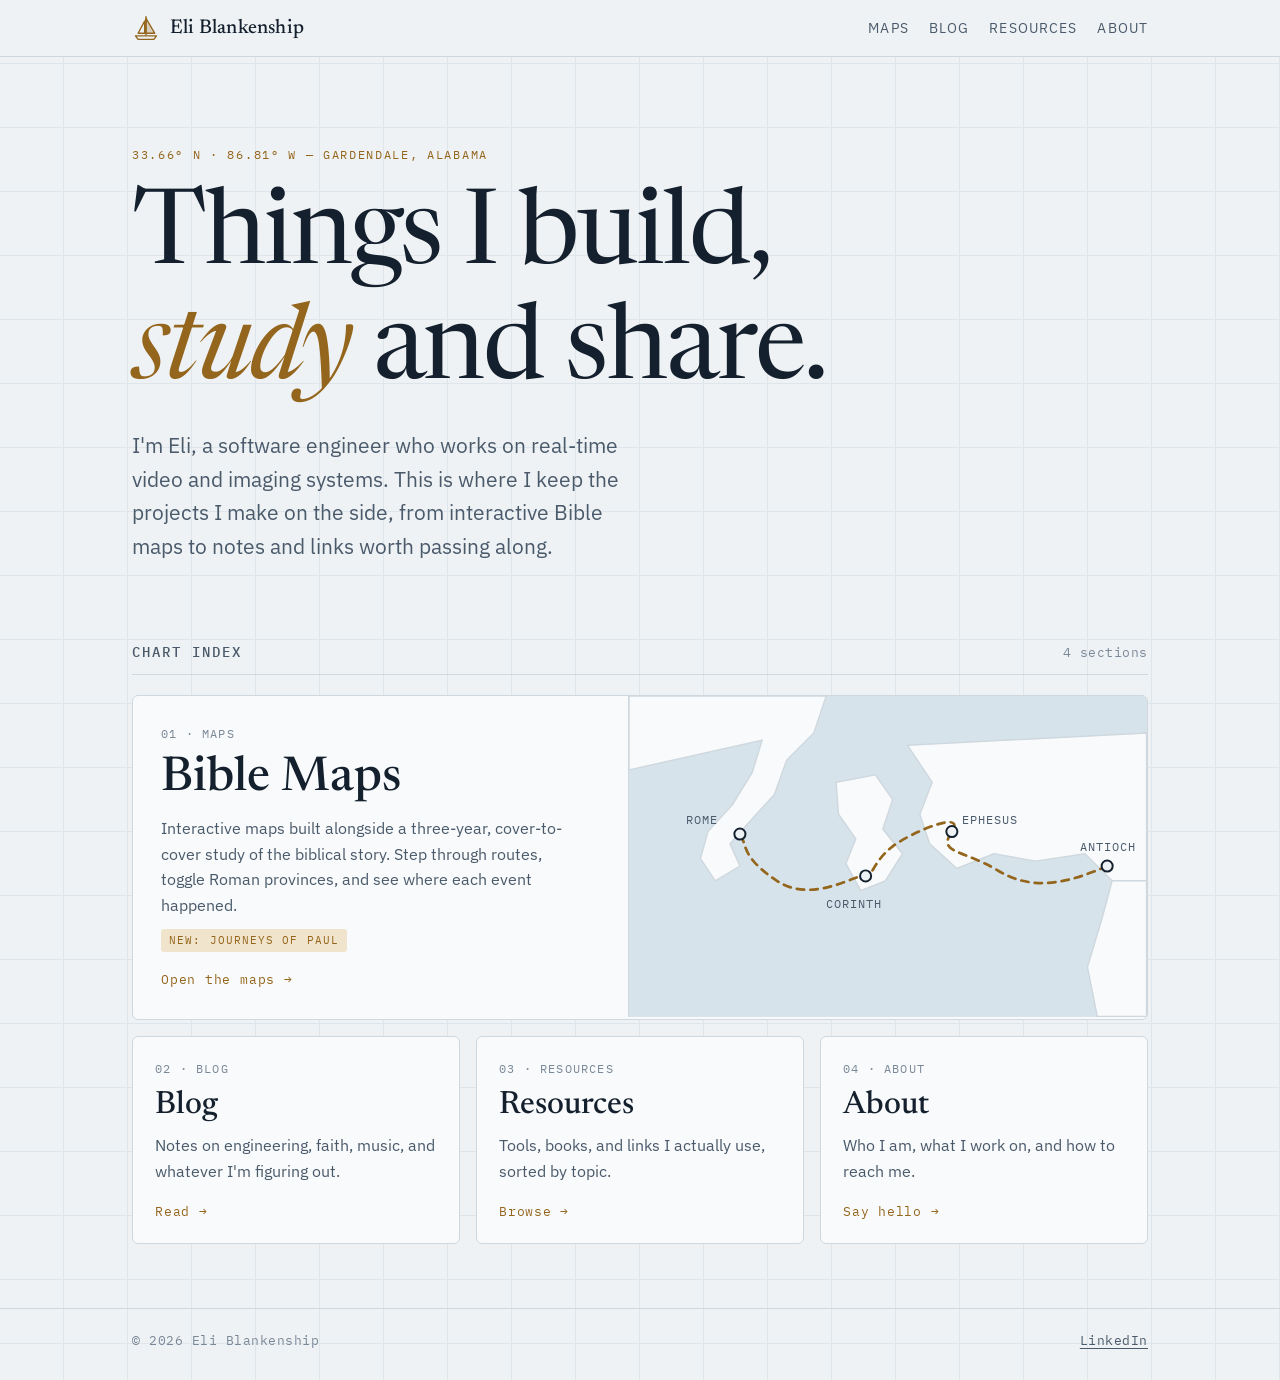
==== index.html @ 0d2abca4 "Build first version of the site: home hub, maps gallery, Journeys of Paul map, section pages Co-Auth" ====
<!doctype html>
<html lang="en">
<head>
<meta charset="utf-8">
<meta name="viewport" content="width=device-width,initial-scale=1,viewport-fit=cover">
<title>Eli Blankenship</title>
<meta name="description" content="Eli Blankenship: software engineer in Birmingham, Alabama. Interactive Bible maps, writing, and resources.">
<link rel="icon" href="favicon.svg" type="image/svg+xml">
<link rel="preconnect" href="https://fonts.googleapis.com">
<link rel="preconnect" href="https://fonts.gstatic.com" crossorigin>
<link rel="stylesheet" href="https://fonts.googleapis.com/css2?family=IBM+Plex+Mono:wght@400;500&family=IBM+Plex+Sans:wght@400;500;600&family=Newsreader:ital,opsz,wght@0,6..72,400;0,6..72,500;1,6..72,400&display=swap">
<link rel="stylesheet" href="assets/css/site.css">
</head>
<body>
<header class="topbar">
  <div class="wrap">
    <a class="brand" href="index.html" aria-label="Eli Blankenship, home">
      <svg viewBox="0 0 32 32" fill="none" stroke="currentColor" stroke-width="1.6" stroke-linejoin="round" stroke-linecap="round" aria-hidden="true"><path d="M16 3v21"/><path d="M16 5 L26 22 H16Z" fill="currentColor" fill-opacity=".25"/><path d="M14.5 8 L7 22 H14.5Z"/><path d="M4 25 H28 L25 29 H7Z"/></svg>
      Eli Blankenship
    </a>
    <nav class="nav" aria-label="Main">
      <a href="maps/index.html">Maps</a>
      <a href="blog/index.html">Blog</a>
      <a href="resources/index.html">Resources</a>
      <a href="about/index.html">About</a>
    </nav>
  </div>
</header>

<main class="wrap">
  <section class="hero">
    <p class="eyebrow">33.66° N · 86.81° W — Gardendale, Alabama</p>
    <h1>Things I build,<br><em>study</em> and share.</h1>
    <p class="lede">I'm Eli, a software engineer who works on real-time video and imaging systems. This is where I keep the projects I make on the side, from interactive Bible maps to notes and links worth passing along.</p>
  </section>

  <section aria-labelledby="idx">
    <div class="index-head">
      <h2 id="idx">Chart index</h2>
      <span class="mono">4 sections</span>
    </div>
    <div class="tiles">
      <a class="tile feature" href="maps/index.html">
        <div class="body">
          <span class="no">01 · MAPS</span>
          <h3>Bible Maps</h3>
          <p>Interactive maps built alongside a three-year, cover-to-cover study of the biblical story. Step through routes, toggle Roman provinces, and see where each event happened.</p>
          <span class="badge">New: Journeys of Paul</span>
          <span class="go">Open the maps →</span>
        </div>
        <svg class="art" viewBox="0 0 420 260" preserveAspectRatio="xMidYMid slice" role="img" aria-label="Sketch of a route across the Mediterranean">
          <path class="route-land" d="M0 0 H160 L150 30 L128 52 L118 80 L96 104 L82 120 L90 138 L70 150 L58 132 L64 110 L84 88 L100 62 L108 36 L0 60Z"/>
          <path class="route-land" d="M168 70 L200 64 L214 84 L206 108 L222 128 L208 150 L188 158 L176 136 L184 116 L170 96Z"/>
          <path class="route-land" d="M226 40 L420 30 L420 150 L392 150 L370 128 L330 134 L296 128 L266 140 L244 120 L236 96 L246 70Z"/>
          <path class="route-land" d="M392 150 L420 150 L420 260 L380 260 L372 220 L384 180Z"/>
          <path class="route-line" d="M388 138 C 360 150, 330 160, 300 142 S 250 128, 262 110 S 230 110, 214 122 S 196 150, 192 146 S 150 170, 120 150 S 96 120, 90 112"/>
          <circle class="route-dot" cx="388" cy="138" r="4.5"/>
          <circle class="route-dot" cx="262" cy="110" r="4.5"/>
          <circle class="route-dot" cx="192" cy="146" r="4.5"/>
          <circle class="route-dot" cx="90" cy="112" r="4.5"/>
          <text class="route-lbl" x="366" y="126">ANTIOCH</text>
          <text class="route-lbl" x="270" y="104">EPHESUS</text>
          <text class="route-lbl" x="160" y="172">CORINTH</text>
          <text class="route-lbl" x="46" y="104">ROME</text>
        </svg>
      </a>

      <a class="tile third" href="blog/index.html">
        <span class="no">02 · BLOG</span>
        <h3>Blog</h3>
        <p>Notes on engineering, faith, music, and whatever I'm figuring out.</p>
        <span class="go">Read →</span>
      </a>
      <a class="tile third" href="resources/index.html">
        <span class="no">03 · RESOURCES</span>
        <h3>Resources</h3>
        <p>Tools, books, and links I actually use, sorted by topic.</p>
        <span class="go">Browse →</span>
      </a>
      <a class="tile third" href="about/index.html">
        <span class="no">04 · ABOUT</span>
        <h3>About</h3>
        <p>Who I am, what I work on, and how to reach me.</p>
        <span class="go">Say hello →</span>
      </a>
    </div>
  </section>
</main>

<footer>
  <div class="wrap">
    <span class="mono">© 2026 Eli Blankenship</span>
    <span class="mono"><a href="https://www.linkedin.com/in/eliblankeship/">LinkedIn</a></span>
  </div>
</footer>
</body>
</html>
---- assets/css/site.css ----
/* Layout: a chart-room hub — slim top bar, left-aligned hero with a coordinate line,
   then a "chart index" grid of sections. Navy night-chart by default, pale chart paper in light. */
:root{
  --bg:#eef2f4; --panel:#f8fafb; --ink:#14202d; --ink-2:#4a5a6b; --ink-3:#7a8898;
  --line:#cfd8df; --grid:#dfe6eb; --accent:#94651c; --accent-soft:#f1e4cc; --sea:#d7e3ea;
  --f-display:"Newsreader", "Iowan Old Style", Georgia, serif;
  --f-body:"IBM Plex Sans", "Segoe UI", system-ui, sans-serif;
  --f-mono:"IBM Plex Mono", ui-monospace, "SF Mono", Menlo, monospace;
  --wrap:1080px;
  color-scheme:light;
}
@media (prefers-color-scheme: dark){ :root:not([data-theme="light"]){
  --bg:#111b28; --panel:#172435; --ink:#e7edf3; --ink-2:#a3b3c4; --ink-3:#6f8195;
  --line:#26374b; --grid:#1a2839; --accent:#d9ad62; --accent-soft:#2c2a24; --sea:#18293b;
  color-scheme:dark } }
:root[data-theme="dark"]{
  --bg:#111b28; --panel:#172435; --ink:#e7edf3; --ink-2:#a3b3c4; --ink-3:#6f8195;
  --line:#26374b; --grid:#1a2839; --accent:#d9ad62; --accent-soft:#2c2a24; --sea:#18293b;
  color-scheme:dark }

*{box-sizing:border-box}
html{-webkit-text-size-adjust:100%}
body{margin:0;background:var(--bg);color:var(--ink);font-family:var(--f-body);font-size:16px;line-height:1.6;
  background-image:linear-gradient(var(--grid) 1px,transparent 1px),linear-gradient(90deg,var(--grid) 1px,transparent 1px);
  background-size:64px 64px;background-position:-1px -1px}
a{color:inherit;text-underline-offset:3px;text-decoration-thickness:1px}
a:hover{color:var(--accent)}
:focus-visible{outline:2px solid var(--accent);outline-offset:3px;border-radius:4px}
img,svg{max-width:100%}

.wrap{max-width:var(--wrap);margin:0 auto;padding-inline:clamp(16px,4vw,32px)}

/* top bar */
.topbar{border-bottom:1px solid var(--line);background:color-mix(in srgb,var(--bg) 88%,transparent);backdrop-filter:blur(6px);
  position:sticky;top:env(safe-area-inset-top,0px);z-index:10}
.topbar .wrap{display:flex;align-items:center;justify-content:space-between;gap:12px 24px;flex-wrap:wrap;padding-block:12px}
.brand{display:flex;align-items:center;gap:10px;text-decoration:none;font-family:var(--f-display);font-size:20px;font-weight:500;letter-spacing:.01em}
.brand svg{width:28px;height:28px;color:var(--accent)}
.nav{display:flex;flex-wrap:wrap;gap:4px 20px;font-size:14px;letter-spacing:.08em;text-transform:uppercase}
.nav a{text-decoration:none;color:var(--ink-2);padding-block:4px}
.nav a:hover,.nav a[aria-current="page"]{color:var(--ink)}
.nav a[aria-current="page"]{box-shadow:inset 0 -2px 0 var(--accent)}

/* type */
h1,h2,h3{font-family:var(--f-display);font-weight:500;line-height:1.1;text-wrap:balance;margin:0}
.eyebrow{font-family:var(--f-mono);font-size:12px;letter-spacing:.14em;text-transform:uppercase;color:var(--accent);margin:0}
.lede{font-size:clamp(18px,2.2vw,21px);color:var(--ink-2);max-width:40ch;margin:0}
.prose{max-width:65ch}
.prose p{margin:0 0 1em}
.mono{font-family:var(--f-mono);font-size:13px;color:var(--ink-3);letter-spacing:.04em;font-variant-numeric:tabular-nums}

main{padding-block:clamp(40px,8vw,88px) 64px;display:flex;flex-direction:column;gap:clamp(48px,8vw,80px)}

/* hero */
.hero{display:flex;flex-direction:column;gap:18px}
.hero h1{font-size:clamp(48px,9vw,104px);letter-spacing:-.02em;font-weight:400}
.hero h1 em{font-style:italic;color:var(--accent)}
.page-head{display:flex;flex-direction:column;gap:14px}
.page-head h1{font-size:clamp(40px,6vw,64px);font-weight:400;letter-spacing:-.01em}

/* chart index */
.index-head{display:flex;justify-content:space-between;align-items:baseline;gap:12px;flex-wrap:wrap;border-bottom:1px solid var(--line);padding-bottom:10px;margin-bottom:20px}
.index-head h2{font-size:14px;font-family:var(--f-mono);font-weight:500;letter-spacing:.14em;text-transform:uppercase;color:var(--ink-2)}
.tiles{display:grid;grid-template-columns:repeat(6,minmax(0,1fr));gap:16px}
.tile{position:relative;display:flex;flex-direction:column;gap:10px;min-width:0;padding:22px 22px 20px;background:var(--panel);border:1px solid var(--line);border-radius:6px;text-decoration:none;
  transition:border-color .2s, transform .2s}
.tile:hover{border-color:var(--accent);transform:translateY(-2px);color:inherit}
.tile .no{font-family:var(--f-mono);font-size:12px;color:var(--ink-3);letter-spacing:.1em}
.tile h3{font-size:clamp(26px,3vw,32px)}
.tile p{margin:0;color:var(--ink-2);max-width:48ch}
.tile .go{margin-top:auto;padding-top:8px;font-family:var(--f-mono);font-size:13px;letter-spacing:.06em;color:var(--accent)}
.tile.feature{grid-column:span 6;display:grid;grid-template-columns:minmax(0,1fr) minmax(0,1.1fr);gap:24px;padding:0;overflow:hidden}
.tile.feature .body{display:flex;flex-direction:column;gap:10px;padding:28px}
.tile.feature h3{font-size:clamp(32px,4.4vw,48px)}
.tile.feature .art{background:var(--sea);border-left:1px solid var(--line);min-height:240px;display:block}
.tile.third{grid-column:span 2}
.tile.half{grid-column:span 3}
.badge{display:inline-flex;align-self:flex-start;font-family:var(--f-mono);font-size:11px;letter-spacing:.1em;text-transform:uppercase;padding:3px 8px;border-radius:3px;background:var(--accent-soft);color:var(--accent)}

/* route art */
.route-land{fill:var(--panel);stroke:var(--line);stroke-width:1.2}
.route-line{fill:none;stroke:var(--accent);stroke-width:2.2;stroke-dasharray:6 5;stroke-linecap:round}
.route-dot{fill:var(--bg);stroke:var(--ink);stroke-width:1.6}
.route-lbl{font-family:var(--f-mono);font-size:10px;letter-spacing:.08em;fill:var(--ink-2)}
@media (prefers-reduced-motion: no-preference){
  .tile.feature:hover .route-line{animation:sail 1.2s linear infinite}
}
@keyframes sail{to{stroke-dashoffset:-22}}

/* map cards (maps page) */
.cards{display:grid;grid-template-columns:repeat(auto-fill,minmax(min(100%,320px),1fr));gap:16px}

/* empty state */
.empty{border:1px dashed var(--line);border-radius:6px;padding:28px;background:color-mix(in srgb,var(--panel) 70%,transparent);display:flex;flex-direction:column;gap:8px;max-width:640px}
.empty p{margin:0;color:var(--ink-2)}

/* about */
.facts{display:grid;grid-template-columns:repeat(auto-fill,minmax(min(100%,220px),1fr));gap:0;border-top:1px solid var(--line)}
.facts div{padding:14px 0;border-bottom:1px solid var(--line);display:flex;flex-direction:column;gap:2px;padding-right:16px}
.facts dt{font-family:var(--f-mono);font-size:12px;letter-spacing:.1em;text-transform:uppercase;color:var(--ink-3)}
.facts dd{margin:0}

/* footer */
footer{border-top:1px solid var(--line)}
footer .wrap{display:flex;justify-content:space-between;gap:8px 24px;flex-wrap:wrap;padding-block:22px 28px}
footer a{color:var(--ink-2)}

@media (max-width: 760px){
  .tile.feature{grid-template-columns:minmax(0,1fr)}
  .tile.feature .art{border-left:none;border-top:1px solid var(--line);min-height:190px;order:-1}
  .tile.third,.tile.half{grid-column:span 6}
}
@media (prefers-reduced-motion: reduce){.tile{transition:none}.tile:hover{transform:none}}
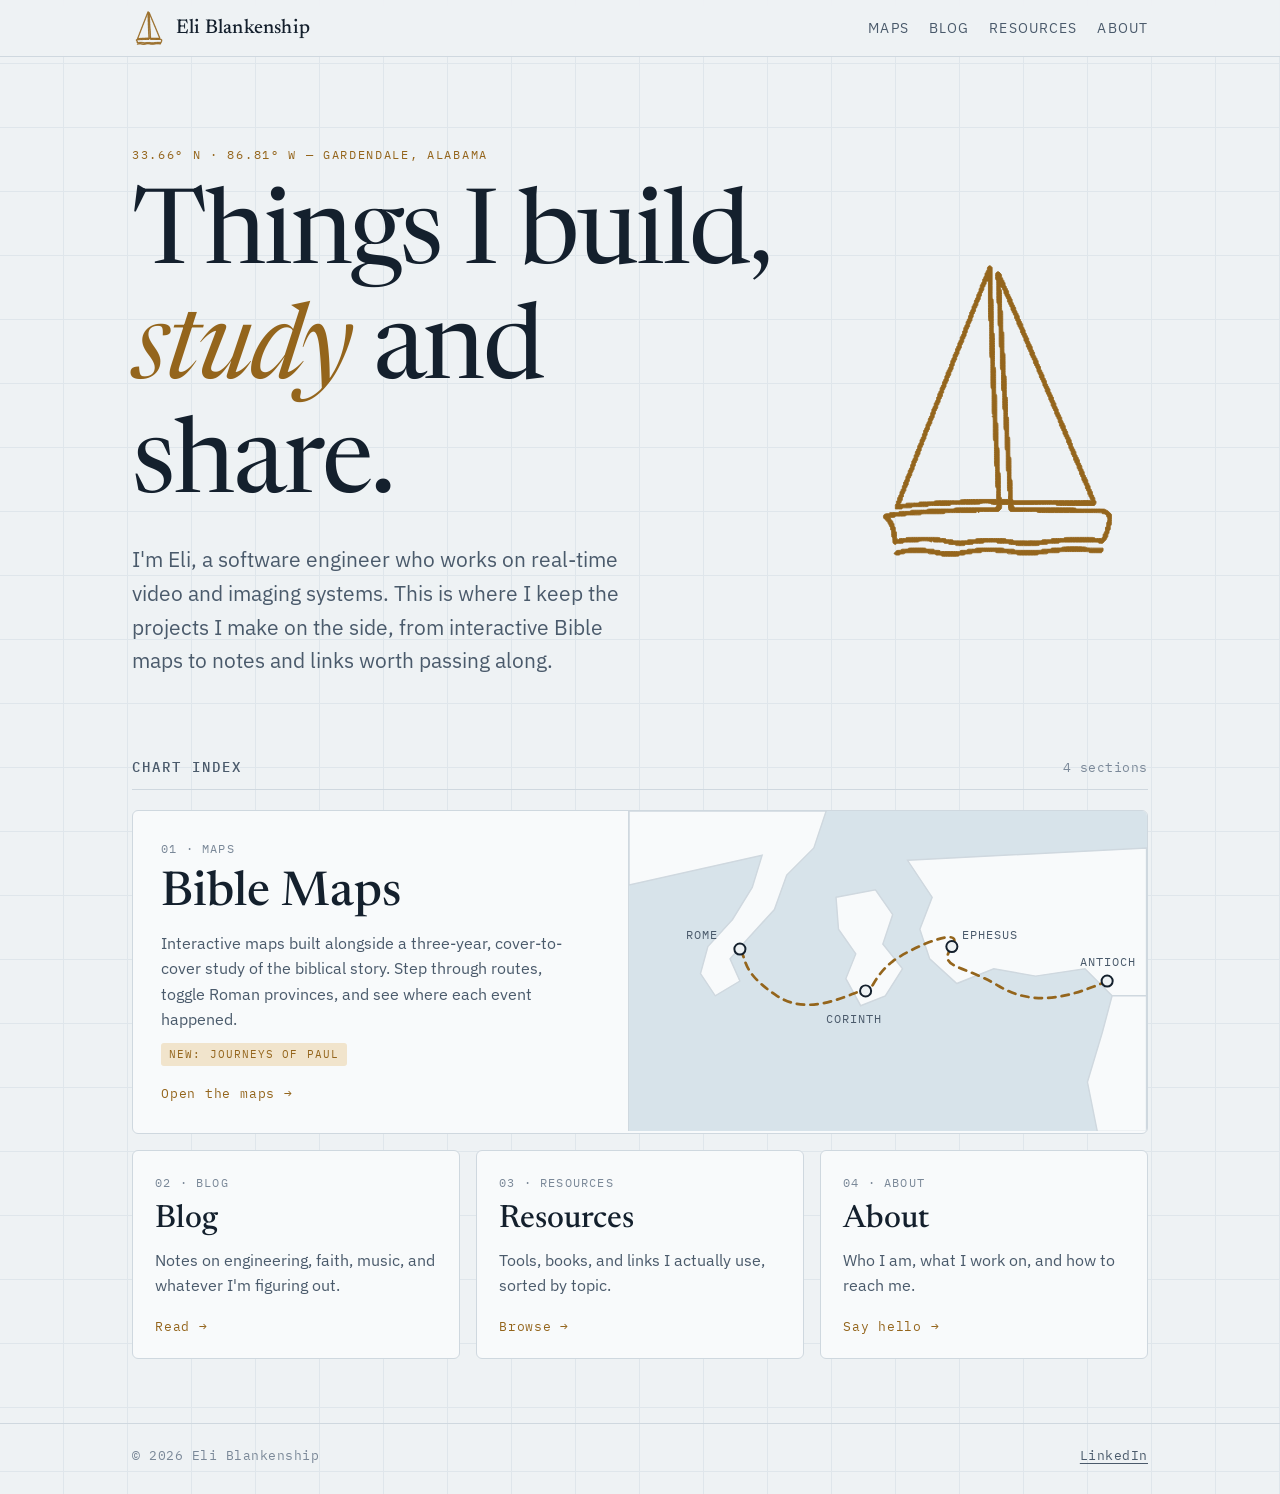
==== commit 12256df8: "Use Eli's sailboat logo for the header mark, hero, and favicon Co-Authored-By: Claude Opus 5.5 <nore" ====
--- a/index.html
+++ b/index.html
@@ -6,6 +6,12 @@
 <title>Eli Blankenship</title>
 <meta name="description" content="Eli Blankenship: software engineer in Birmingham, Alabama. Interactive Bible maps, writing, and resources.">
 <link rel="icon" href="favicon.svg" type="image/svg+xml">
+<link rel="apple-touch-icon" href="assets/img/logo-full.png">
+<meta property="og:title" content="Eli Blankenship">
+<meta property="og:description" content="Interactive Bible maps, writing, and resources from Eli Blankenship.">
+<meta property="og:image" content="https://eliblankenship.com/assets/img/logo-full.png">
+<meta property="og:url" content="https://eliblankenship.com/">
+<meta name="twitter:card" content="summary">
 <link rel="preconnect" href="https://fonts.googleapis.com">
 <link rel="preconnect" href="https://fonts.gstatic.com" crossorigin>
 <link rel="stylesheet" href="https://fonts.googleapis.com/css2?family=IBM+Plex+Mono:wght@400;500&family=IBM+Plex+Sans:wght@400;500;600&family=Newsreader:ital,opsz,wght@0,6..72,400;0,6..72,500;1,6..72,400&display=swap">
@@ -15,7 +21,7 @@
 <header class="topbar">
   <div class="wrap">
     <a class="brand" href="index.html" aria-label="Eli Blankenship, home">
-      <svg viewBox="0 0 32 32" fill="none" stroke="currentColor" stroke-width="1.6" stroke-linejoin="round" stroke-linecap="round" aria-hidden="true"><path d="M16 3v21"/><path d="M16 5 L26 22 H16Z" fill="currentColor" fill-opacity=".25"/><path d="M14.5 8 L7 22 H14.5Z"/><path d="M4 25 H28 L25 29 H7Z"/></svg>
+      <span class="mark" aria-hidden="true"></span>
       Eli Blankenship
     </a>
     <nav class="nav" aria-label="Main">
@@ -29,9 +35,12 @@
 
 <main class="wrap">
   <section class="hero">
-    <p class="eyebrow">33.66° N · 86.81° W — Gardendale, Alabama</p>
-    <h1>Things I build,<br><em>study</em> and share.</h1>
-    <p class="lede">I'm Eli, a software engineer who works on real-time video and imaging systems. This is where I keep the projects I make on the side, from interactive Bible maps to notes and links worth passing along.</p>
+    <div class="hero-text">
+      <p class="eyebrow">33.66° N · 86.81° W — Gardendale, Alabama</p>
+      <h1>Things I build,<br><em>study</em> and share.</h1>
+      <p class="lede">I'm Eli, a software engineer who works on real-time video and imaging systems. This is where I keep the projects I make on the side, from interactive Bible maps to notes and links worth passing along.</p>
+    </div>
+    <span class="mark" aria-hidden="true"></span>
   </section>
 
   <section aria-labelledby="idx">
--- a/assets/css/site.css
+++ b/assets/css/site.css
@@ -35,7 +35,9 @@
   position:sticky;top:env(safe-area-inset-top,0px);z-index:10}
 .topbar .wrap{display:flex;align-items:center;justify-content:space-between;gap:12px 24px;flex-wrap:wrap;padding-block:12px}
 .brand{display:flex;align-items:center;gap:10px;text-decoration:none;font-family:var(--f-display);font-size:20px;font-weight:500;letter-spacing:.01em}
-.brand svg{width:28px;height:28px;color:var(--accent)}
+.mark{display:inline-block;flex:none;background:var(--accent);
+  -webkit-mask:url(../img/sailboat.svg) center/contain no-repeat;mask:url(../img/sailboat.svg) center/contain no-repeat}
+.brand .mark{width:34px;height:34px;margin-block:-4px;-webkit-mask-image:url(../img/sailboat-small.svg);mask-image:url(../img/sailboat-small.svg)}
 .nav{display:flex;flex-wrap:wrap;gap:4px 20px;font-size:14px;letter-spacing:.08em;text-transform:uppercase}
 .nav a{text-decoration:none;color:var(--ink-2);padding-block:4px}
 .nav a:hover,.nav a[aria-current="page"]{color:var(--ink)}
@@ -52,7 +54,10 @@
 main{padding-block:clamp(40px,8vw,88px) 64px;display:flex;flex-direction:column;gap:clamp(48px,8vw,80px)}
 
 /* hero */
-.hero{display:flex;flex-direction:column;gap:18px}
+.hero{display:grid;grid-template-columns:minmax(0,1fr) auto;align-items:center;gap:24px 48px}
+.hero-text{display:flex;flex-direction:column;gap:18px;min-width:0}
+.hero .mark{width:clamp(200px,24vw,300px);aspect-ratio:1;max-width:100%}
+@media (max-width: 760px){ .hero{grid-template-columns:minmax(0,1fr)} .hero .mark{display:none} }
 .hero h1{font-size:clamp(48px,9vw,104px);letter-spacing:-.02em;font-weight:400}
 .hero h1 em{font-style:italic;color:var(--accent)}
 .page-head{display:flex;flex-direction:column;gap:14px}
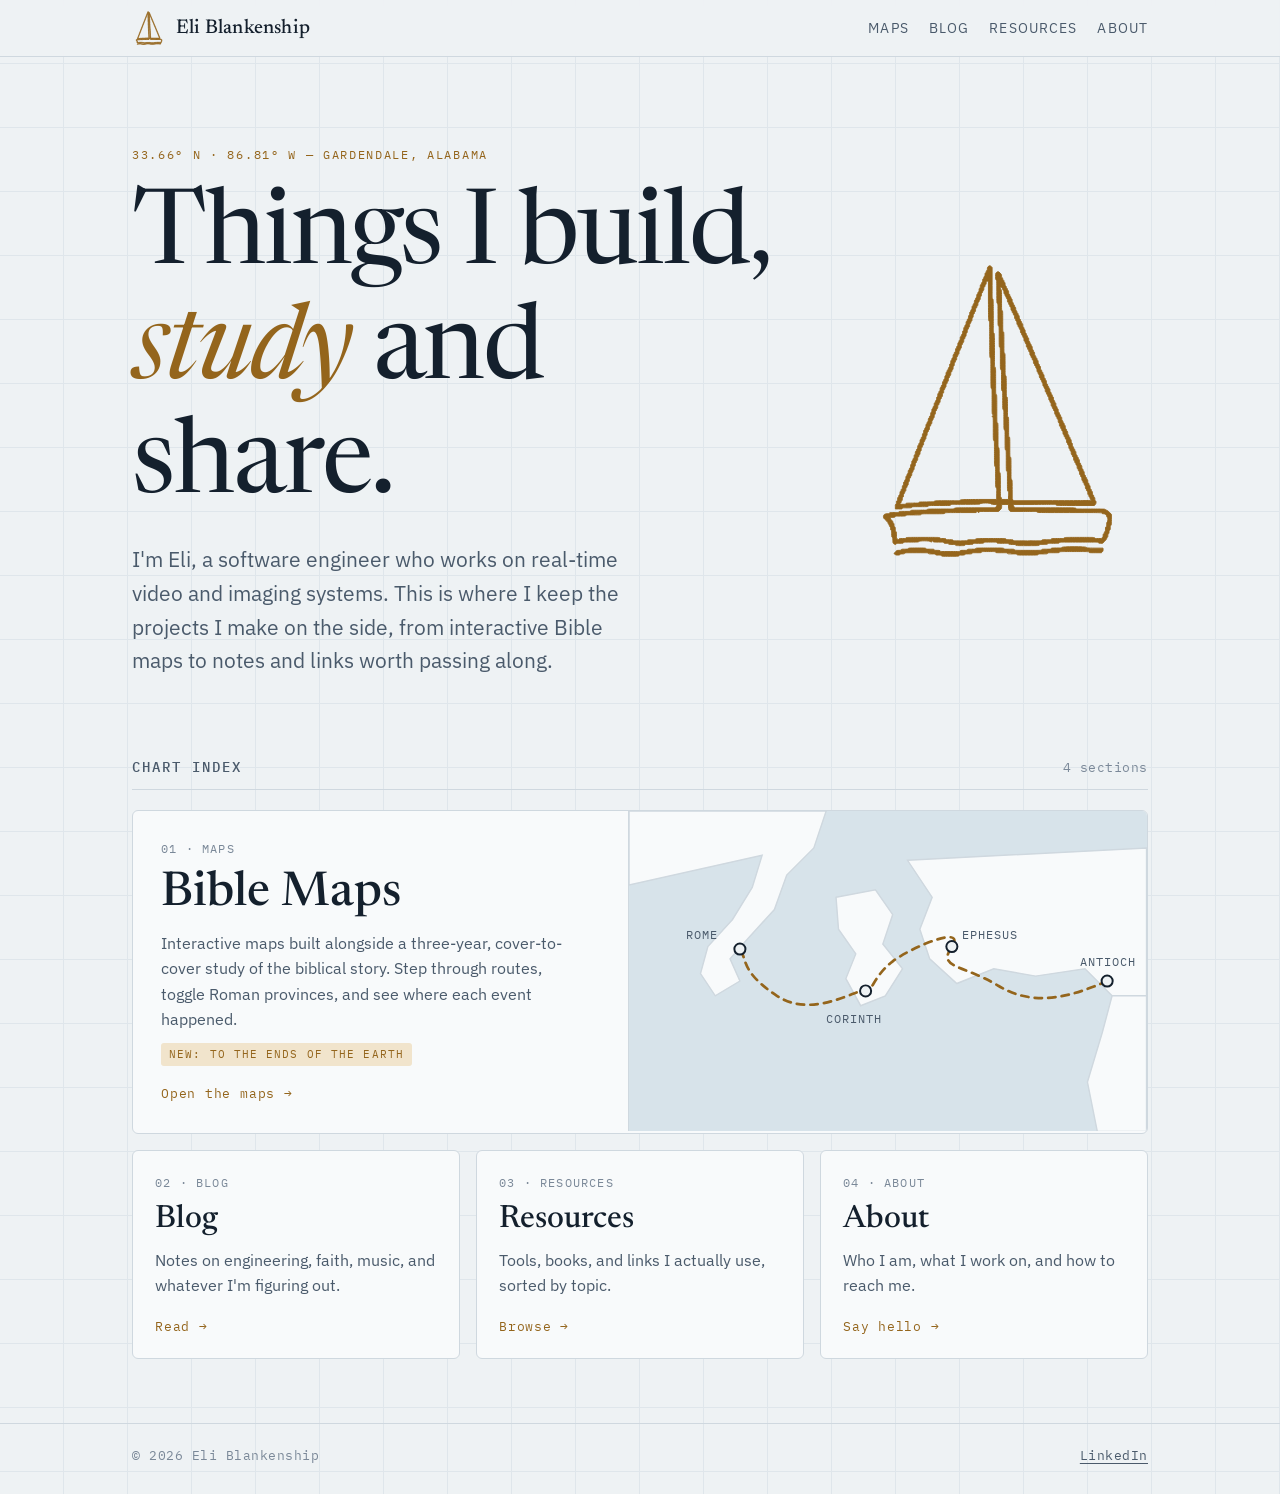
==== commit 528af2b4: "Add To the Ends of the Earth map (Acts 1-28) to the Maps gallery Co-Authored-By: Claude Opus 5.5 <no" ====
--- a/index.html
+++ b/index.html
@@ -54,7 +54,7 @@
           <span class="no">01 · MAPS</span>
           <h3>Bible Maps</h3>
           <p>Interactive maps built alongside a three-year, cover-to-cover study of the biblical story. Step through routes, toggle Roman provinces, and see where each event happened.</p>
-          <span class="badge">New: Journeys of Paul</span>
+          <span class="badge">New: To the Ends of the Earth</span>
           <span class="go">Open the maps →</span>
         </div>
         <svg class="art" viewBox="0 0 420 260" preserveAspectRatio="xMidYMid slice" role="img" aria-label="Sketch of a route across the Mediterranean">
--- a/assets/css/site.css
+++ b/assets/css/site.css
@@ -95,6 +95,15 @@
 /* map cards (maps page) */
 .cards{display:grid;grid-template-columns:repeat(auto-fill,minmax(min(100%,320px),1fr));gap:16px}
 
+/* resource links */
+.links{list-style:none;margin:0;padding:0;display:grid;grid-template-columns:repeat(auto-fill,minmax(min(100%,300px),1fr));gap:0 32px}
+.links li{display:grid;grid-template-columns:minmax(0,1fr) auto;align-items:baseline;gap:2px 12px;padding:16px 0;border-bottom:1px solid var(--line);min-width:0}
+.links a{font-family:var(--f-display);font-size:22px;text-decoration:none}
+.links a::after{content:" ↗";font-size:14px;color:var(--accent)}
+.links .host{font-family:var(--f-mono);font-size:12px;color:var(--ink-3)}
+.links p{grid-column:1/-1;margin:0;color:var(--ink-2);font-size:15px}
+.links .badge{display:inline-block;margin-right:6px;vertical-align:1px}
+
 /* empty state */
 .empty{border:1px dashed var(--line);border-radius:6px;padding:28px;background:color-mix(in srgb,var(--panel) 70%,transparent);display:flex;flex-direction:column;gap:8px;max-width:640px}
 .empty p{margin:0;color:var(--ink-2)}
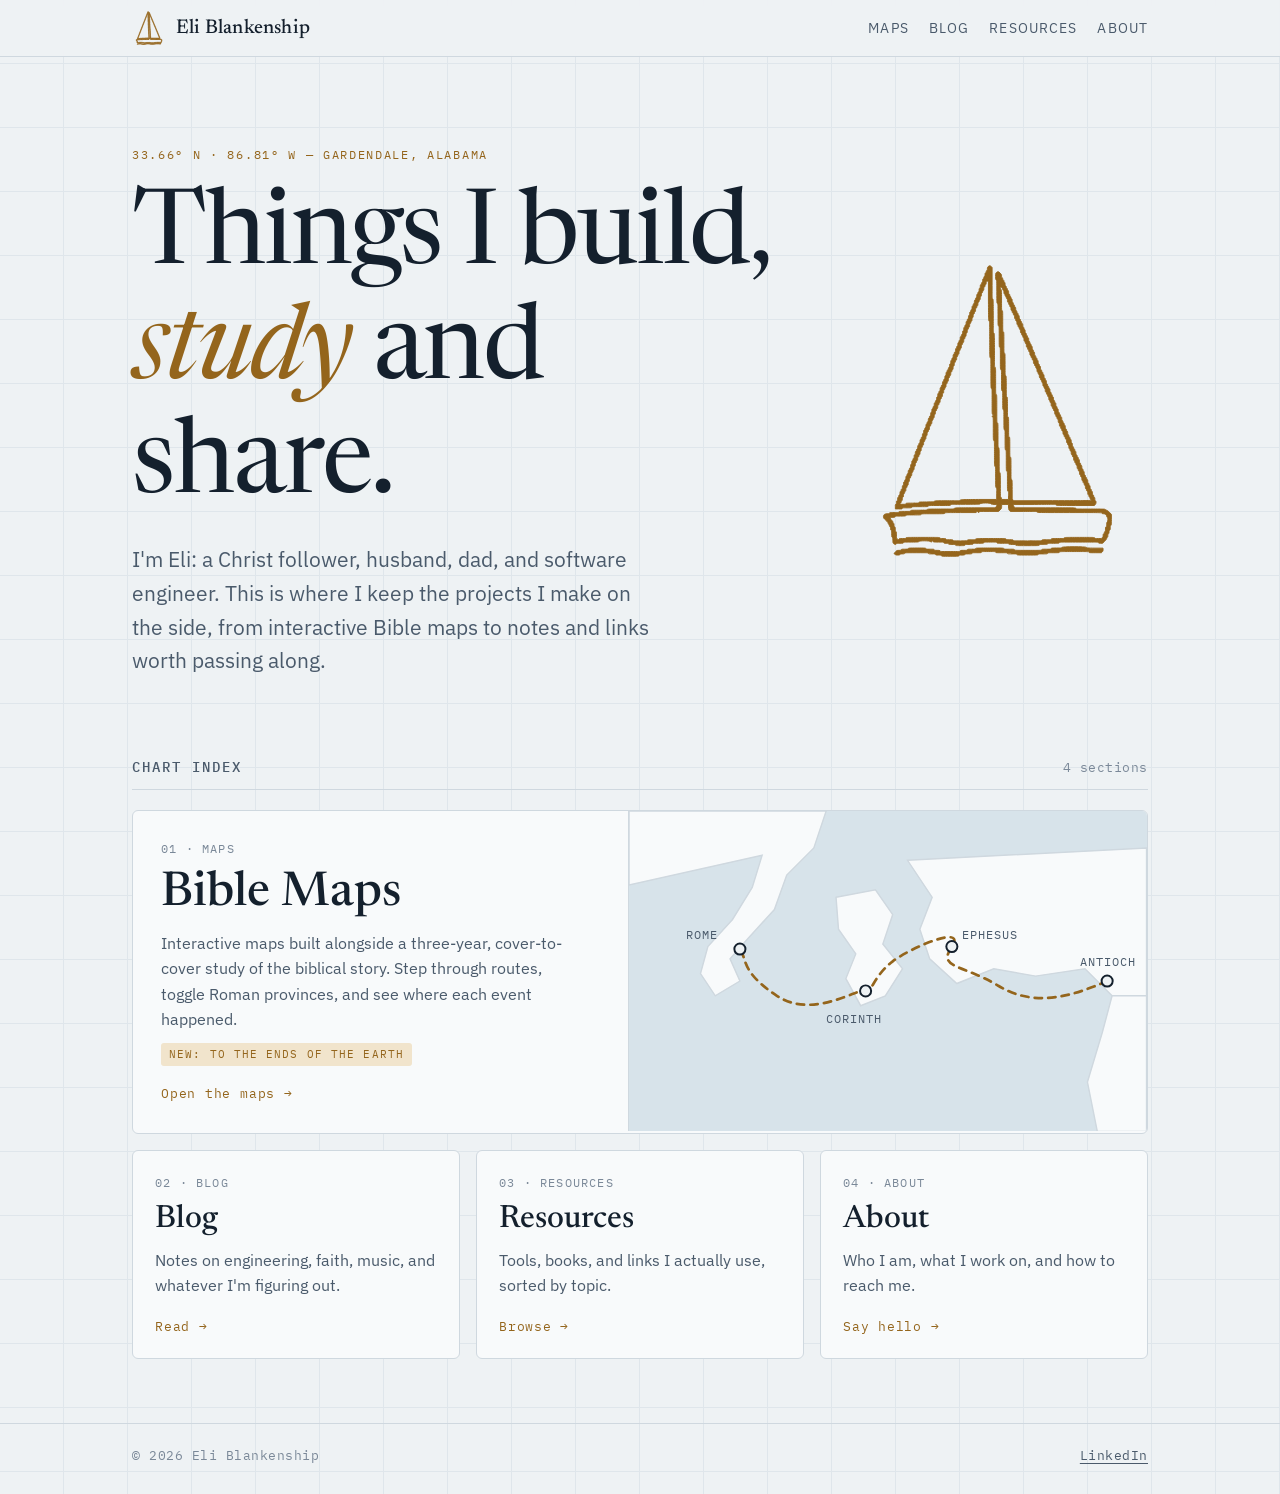
==== commit cec5e994: "About: faith, family, then work; home intro; Oxford comma fix Co-Authored-By: Claude Opus 5.5 <norep" ====
--- a/index.html
+++ b/index.html
@@ -38,7 +38,7 @@
     <div class="hero-text">
       <p class="eyebrow">33.66° N · 86.81° W — Gardendale, Alabama</p>
       <h1>Things I build,<br><em>study</em> and share.</h1>
-      <p class="lede">I'm Eli, a software engineer who works on real-time video and imaging systems. This is where I keep the projects I make on the side, from interactive Bible maps to notes and links worth passing along.</p>
+      <p class="lede">I'm Eli: a Christ follower, husband, dad, and software engineer. This is where I keep the projects I make on the side, from interactive Bible maps to notes and links worth passing along.</p>
     </div>
     <span class="mark" aria-hidden="true"></span>
   </section>
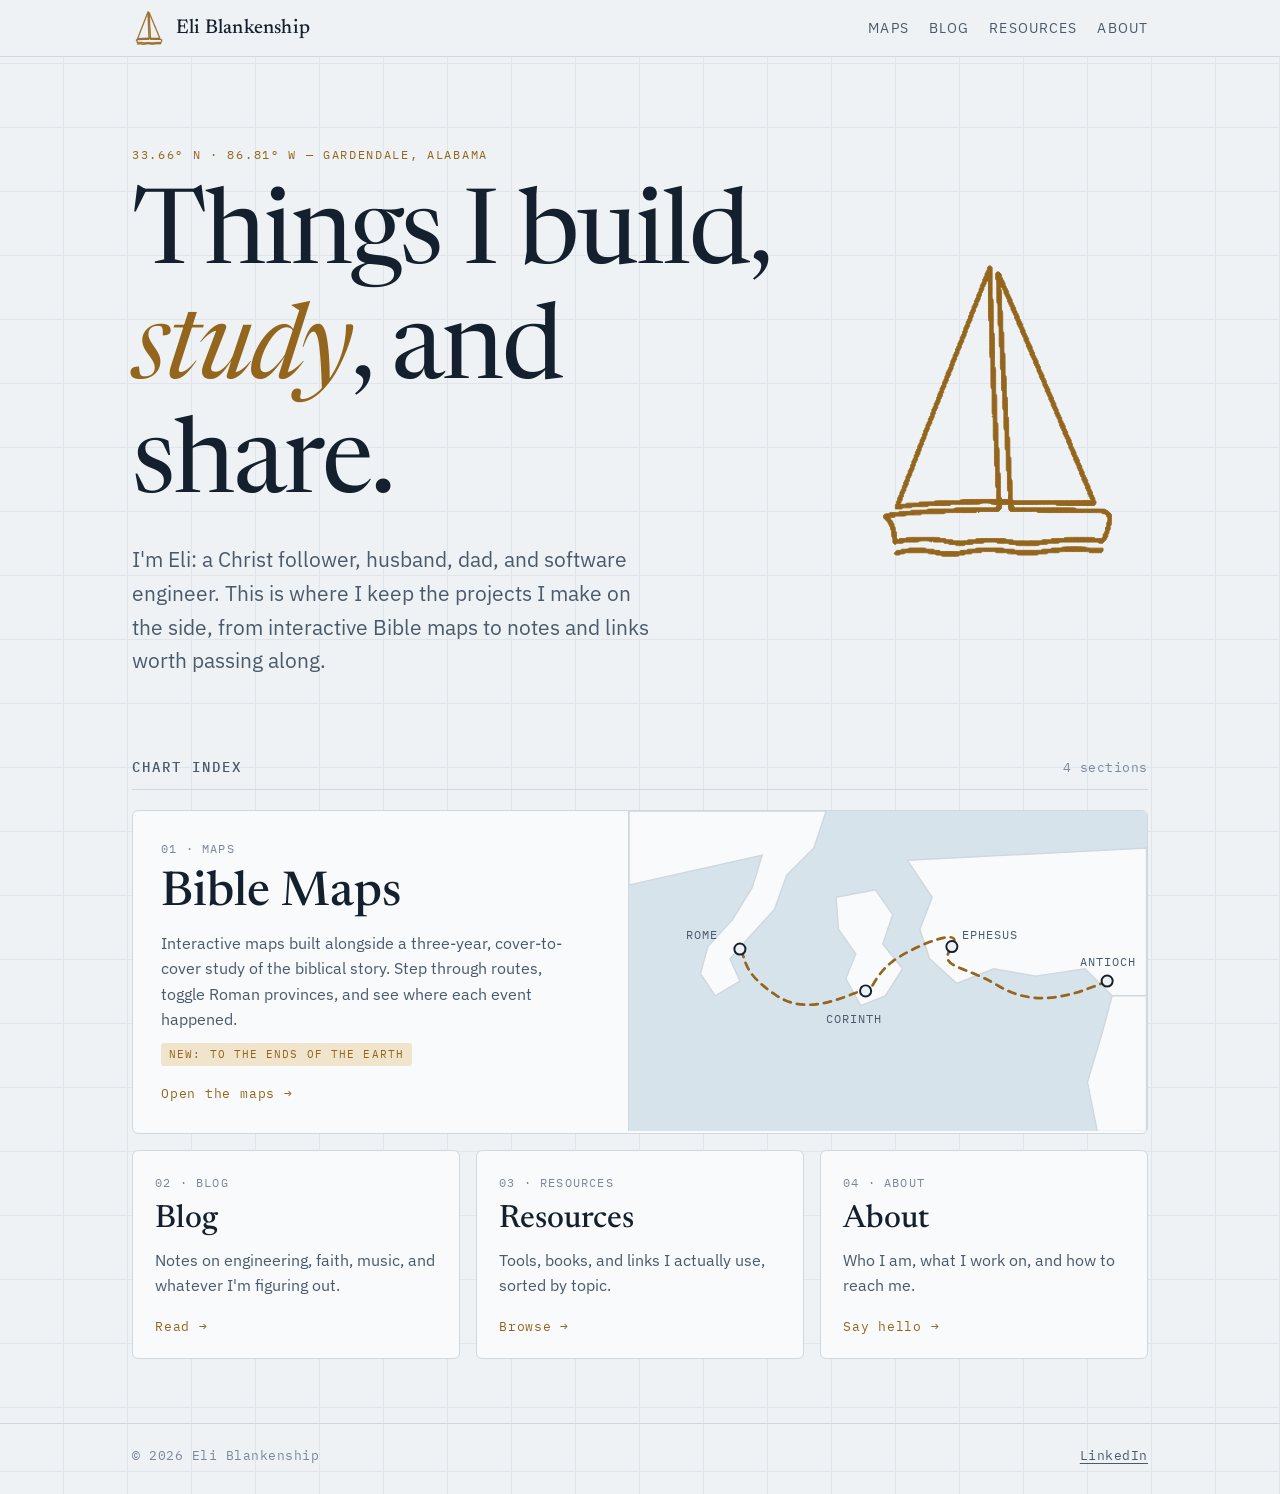
==== commit fe426876: "Home headline: Oxford comma Co-Authored-By: Claude Opus 5.5 <noreply@anthropic.com> Claude-Session: " ====
--- a/index.html
+++ b/index.html
@@ -37,7 +37,7 @@
   <section class="hero">
     <div class="hero-text">
       <p class="eyebrow">33.66° N · 86.81° W — Gardendale, Alabama</p>
-      <h1>Things I build,<br><em>study</em> and share.</h1>
+      <h1>Things I build,<br><em>study</em>, and share.</h1>
       <p class="lede">I'm Eli: a Christ follower, husband, dad, and software engineer. This is where I keep the projects I make on the side, from interactive Bible maps to notes and links worth passing along.</p>
     </div>
     <span class="mark" aria-hidden="true"></span>
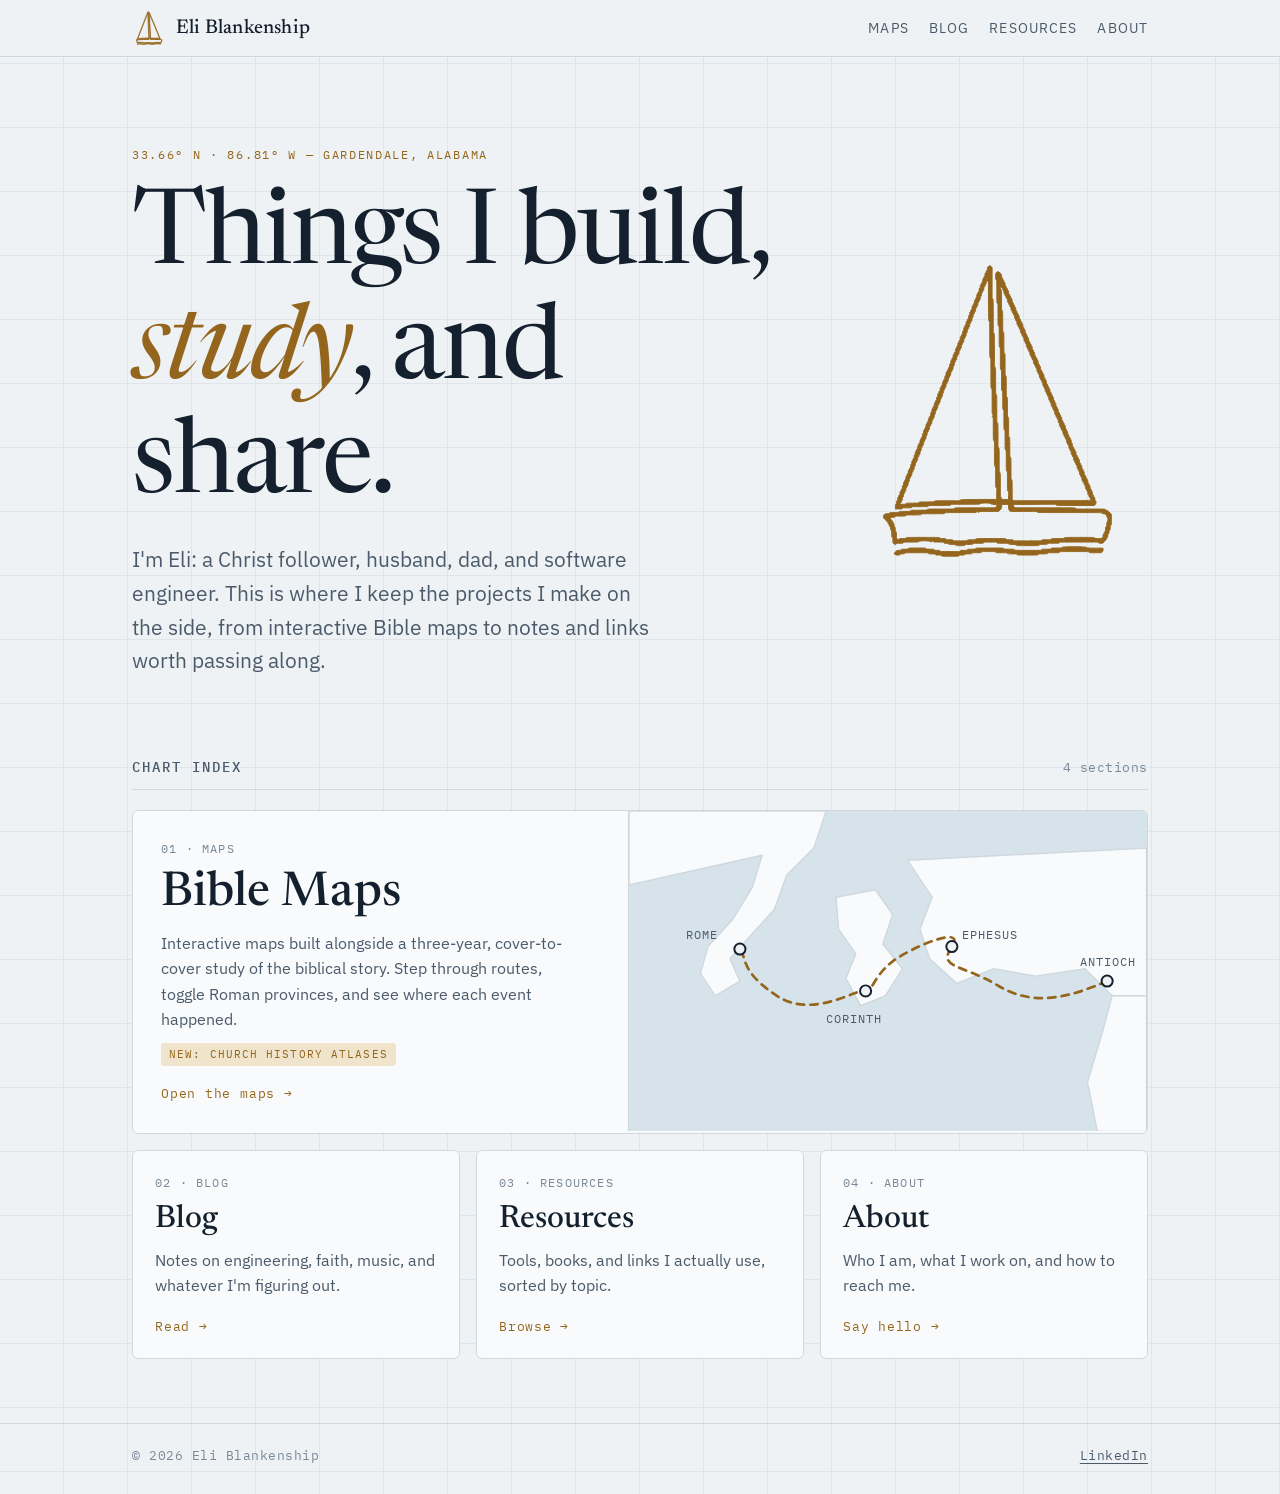
==== commit 505b821b: "Add Church History maps: Christian Traditions Atlas and The Church of the East Co-Authored-By: Claud" ====
--- a/index.html
+++ b/index.html
@@ -54,7 +54,7 @@
           <span class="no">01 · MAPS</span>
           <h3>Bible Maps</h3>
           <p>Interactive maps built alongside a three-year, cover-to-cover study of the biblical story. Step through routes, toggle Roman provinces, and see where each event happened.</p>
-          <span class="badge">New: To the Ends of the Earth</span>
+          <span class="badge">New: Church History atlases</span>
           <span class="go">Open the maps →</span>
         </div>
         <svg class="art" viewBox="0 0 420 260" preserveAspectRatio="xMidYMid slice" role="img" aria-label="Sketch of a route across the Mediterranean">
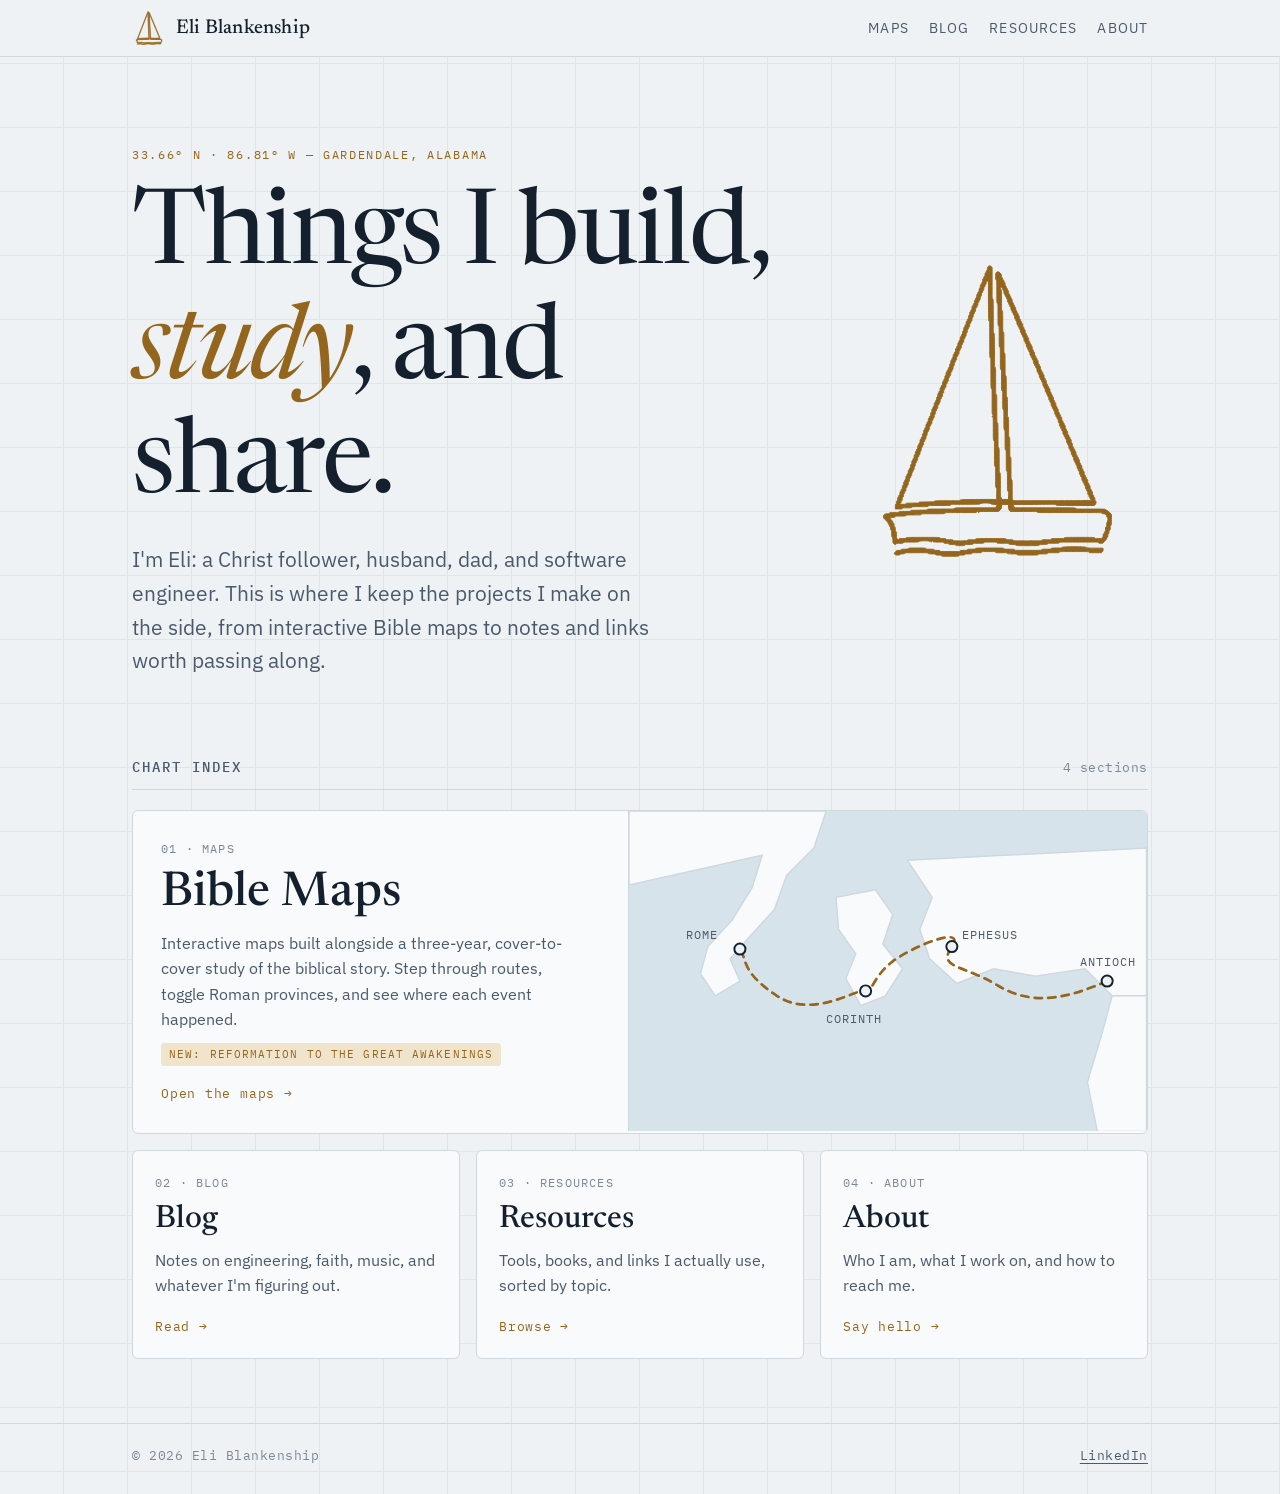
==== commit d94e4967: "Add Confessional Europe, Crossings of Faith, and Two Great Awakenings maps Co-Authored-By: Claude Op" ====
--- a/index.html
+++ b/index.html
@@ -54,7 +54,7 @@
           <span class="no">01 · MAPS</span>
           <h3>Bible Maps</h3>
           <p>Interactive maps built alongside a three-year, cover-to-cover study of the biblical story. Step through routes, toggle Roman provinces, and see where each event happened.</p>
-          <span class="badge">New: Church History atlases</span>
+          <span class="badge">New: Reformation to the Great Awakenings</span>
           <span class="go">Open the maps →</span>
         </div>
         <svg class="art" viewBox="0 0 420 260" preserveAspectRatio="xMidYMid slice" role="img" aria-label="Sketch of a route across the Mediterranean">
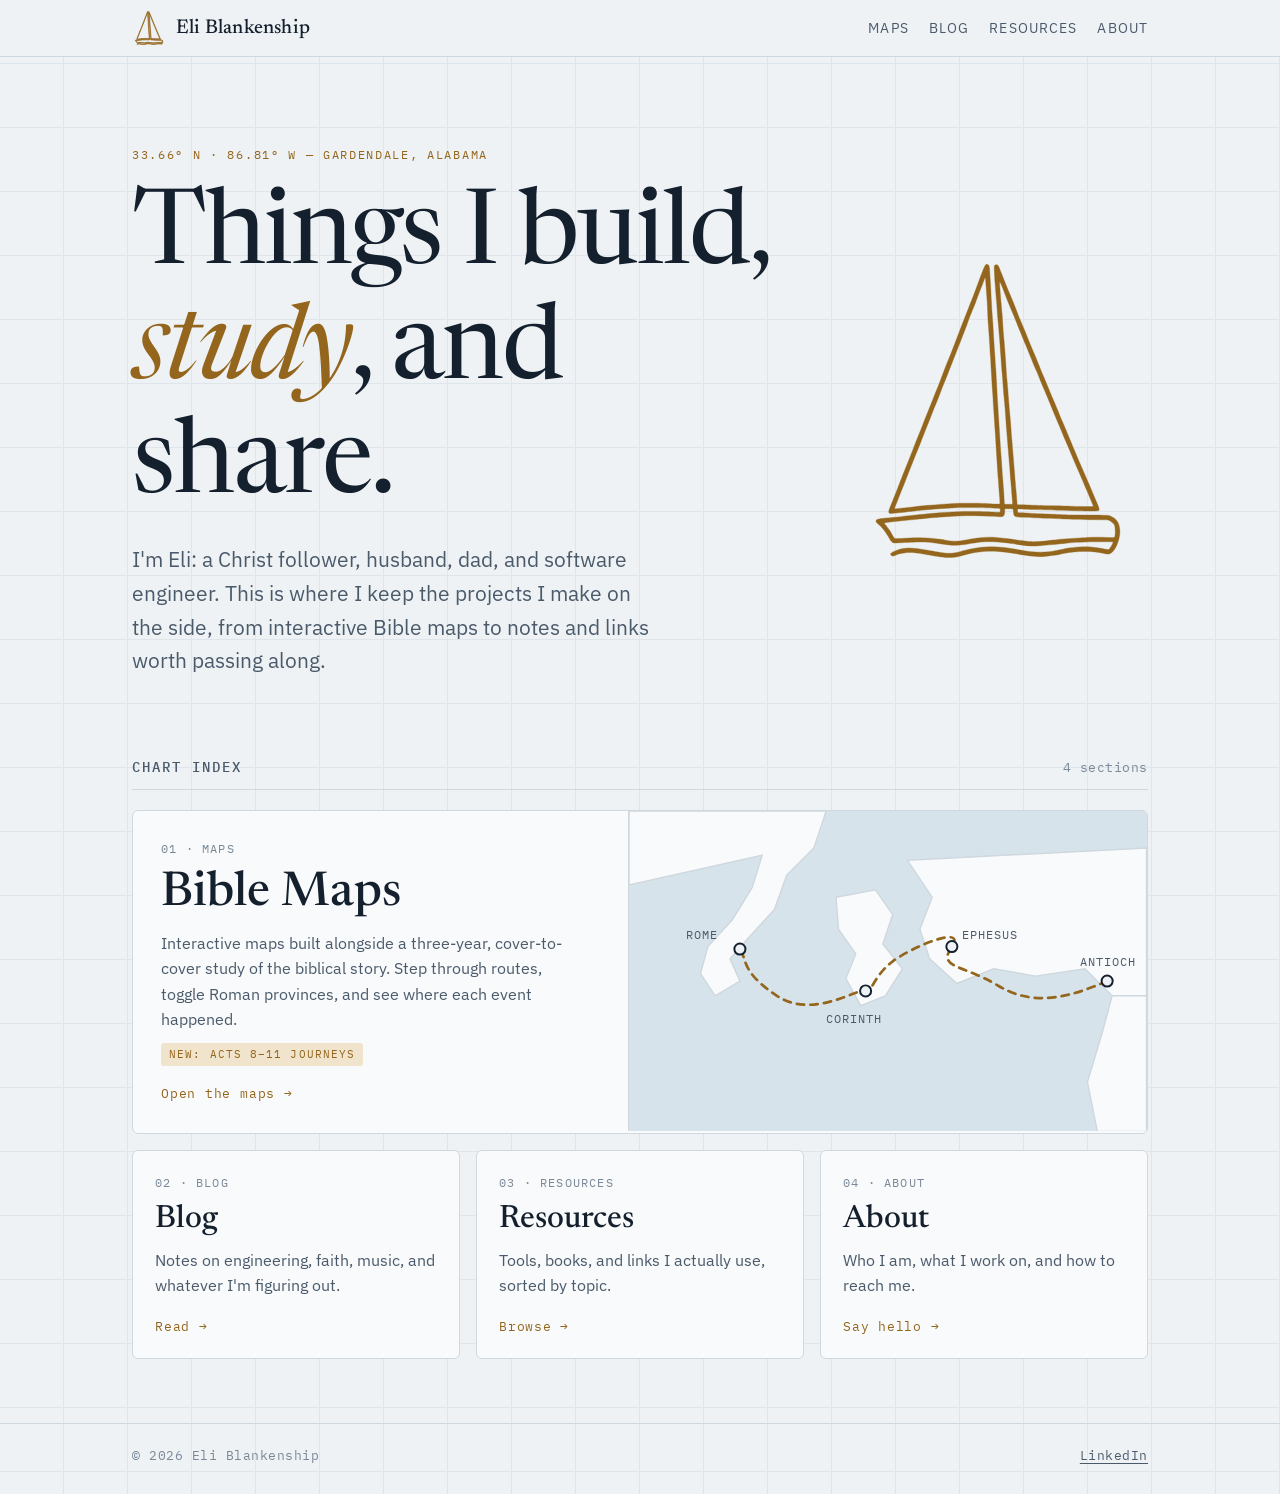
==== commit 762f508d: "Add Acts 8–11 Journeys map Co-Authored-By: Claude Opus 5.5 <noreply@anthropic.com> Claude-Session: h" ====
--- a/index.html
+++ b/index.html
@@ -54,7 +54,7 @@
           <span class="no">01 · MAPS</span>
           <h3>Bible Maps</h3>
           <p>Interactive maps built alongside a three-year, cover-to-cover study of the biblical story. Step through routes, toggle Roman provinces, and see where each event happened.</p>
-          <span class="badge">New: Reformation to the Great Awakenings</span>
+          <span class="badge">New: Acts 8–11 Journeys</span>
           <span class="go">Open the maps →</span>
         </div>
         <svg class="art" viewBox="0 0 420 260" preserveAspectRatio="xMidYMid slice" role="img" aria-label="Sketch of a route across the Mediterranean">
